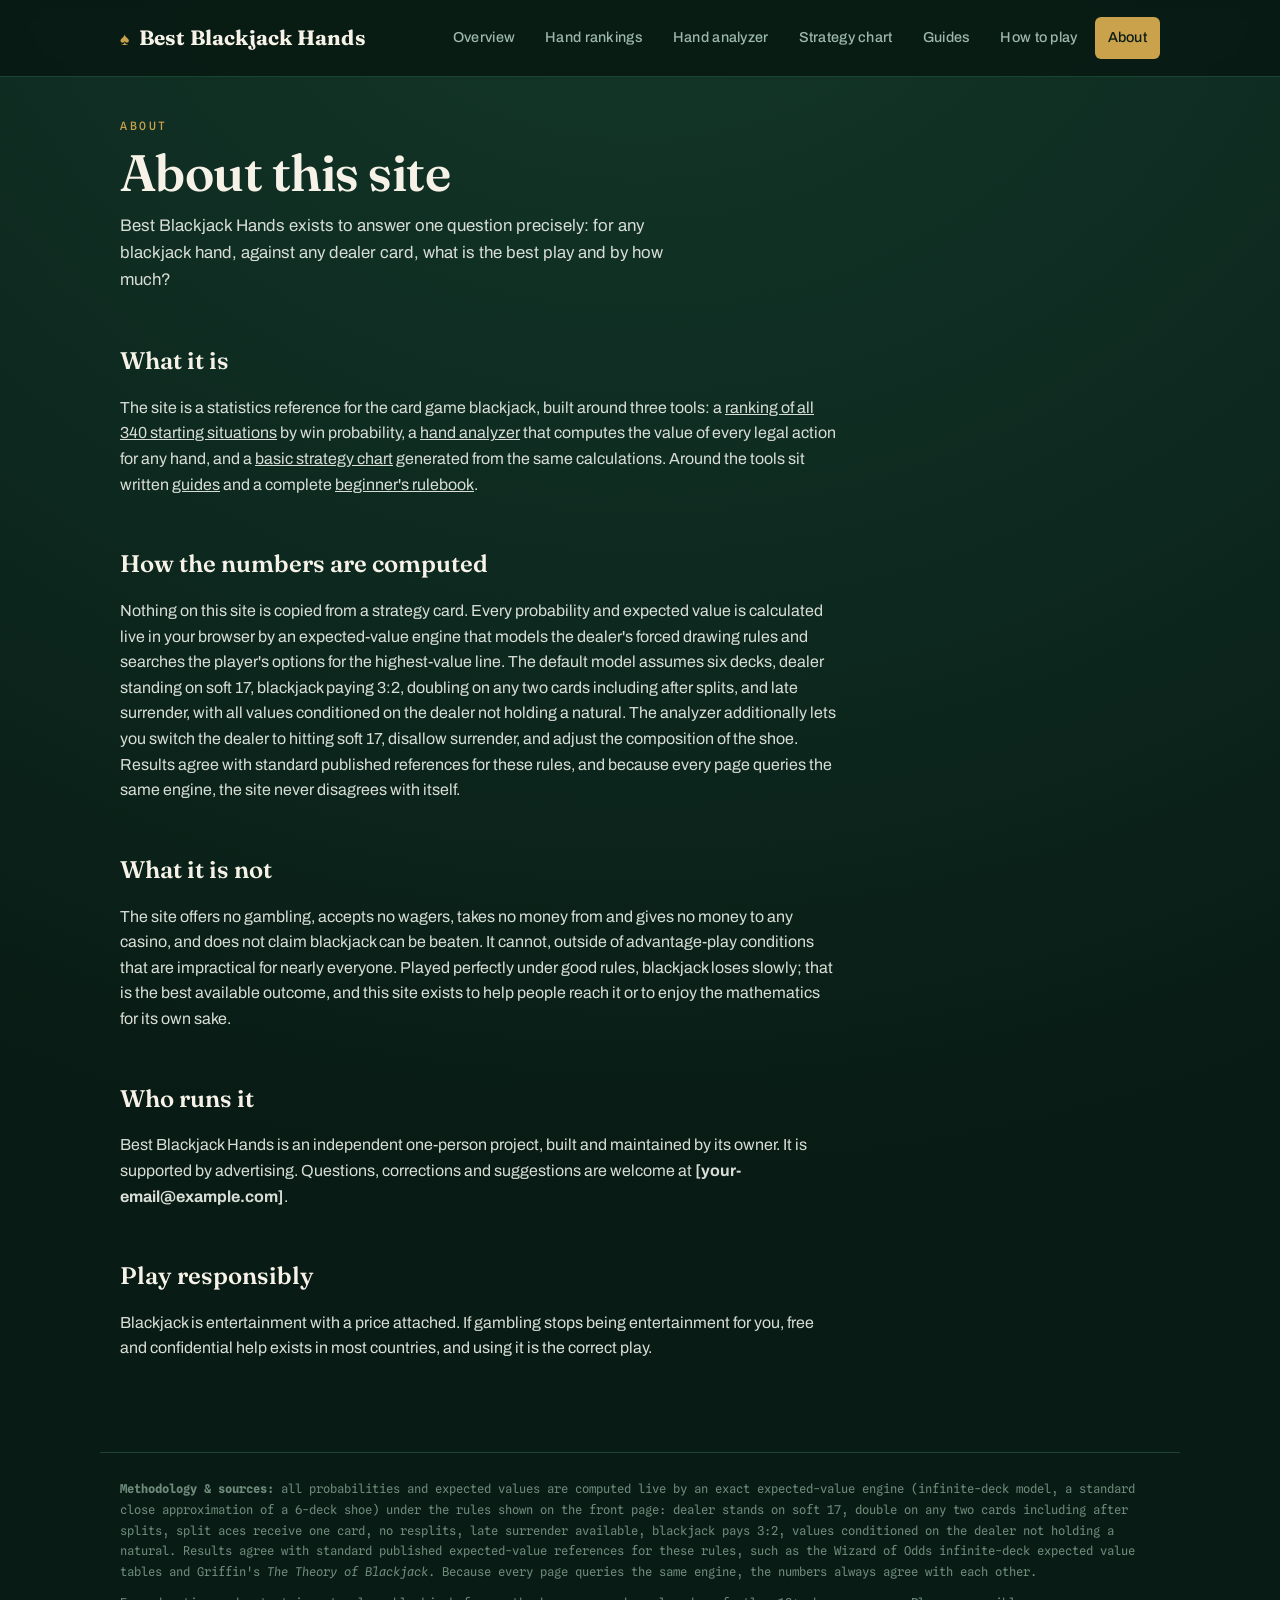
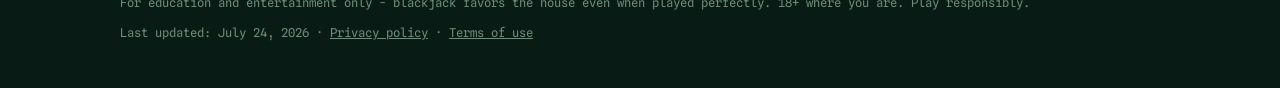
==== about.html @ 50251c8c "Add files via upload" ====
<!DOCTYPE html>
<html lang="en">
<head>
<meta charset="UTF-8">
<meta name="viewport" content="width=device-width, initial-scale=1.0">
<title>About | Best Blackjack Hands</title>
<meta name="description" content="What Best Blackjack Hands is, how its blackjack probabilities are computed, and who runs it.">
<link rel="icon" type="image/png" sizes="512x512" href="favicon.png">
<link rel="apple-touch-icon" href="favicon.png">
<script async src="https://pagead2.googlesyndication.com/pagead/js/adsbygoogle.js?client=ca-pub-8707937416295070"
     crossorigin="anonymous"></script>
<link rel="preconnect" href="https://fonts.googleapis.com">
<link rel="preconnect" href="https://fonts.gstatic.com" crossorigin>
<link href="https://fonts.googleapis.com/css2?family=Fraunces:opsz,wght@9..144,400;9..144,600;9..144,700&family=Archivo:wght@400;500;600&family=Spline+Sans+Mono:wght@400;500;600&display=swap" rel="stylesheet">
<link rel="stylesheet" href="styles.css">
</head>
<body>

<nav class="nav" aria-label="Main">
  <div class="nav-inner">
    <a class="wordmark" href="index.html"><span class="pip">♠</span>Best Blackjack Hands</a>
    <button class="menu-toggle" aria-expanded="false" aria-controls="navlinks" aria-label="Open menu">☰ Menu</button>
    <div class="navlinks" id="navlinks">
      <a class="navlink" href="index.html">Overview</a>
      <a class="navlink" href="rankings.html">Hand rankings</a>
      <a class="navlink" href="analyzer.html">Hand analyzer</a>
      <a class="navlink" href="chart.html">Strategy chart</a>
      <a class="navlink" href="guides.html">Guides</a>
      <a class="navlink" href="rules.html">How to play</a>
      <a class="navlink" href="about.html" aria-current="page">About</a>
    </div>
  </div>
</nav>
<script>
(function(){
  var t = document.querySelector(".menu-toggle"), n = document.getElementById("navlinks");
  if (t) t.addEventListener("click", function(){
    var open = n.classList.toggle("open");
    t.setAttribute("aria-expanded", String(open));
  });
})();
</script>

<main class="view">
  <div class="rules">
    <div class="eyebrow">About</div>
    <h1>About this site</h1>
    <p class="lede">Best Blackjack Hands exists to answer one question precisely: for any blackjack hand, against any dealer card, what is the best play and by how much?</p>
    <h2>What it is</h2>
    <p>The site is a statistics reference for the card game blackjack, built around three tools: a <a href="rankings.html">ranking of all 340 starting situations</a> by win probability, a <a href="analyzer.html">hand analyzer</a> that computes the value of every legal action for any hand, and a <a href="chart.html">basic strategy chart</a> generated from the same calculations. Around the tools sit written <a href="guides.html">guides</a> and a complete <a href="rules.html">beginner's rulebook</a>.</p>
    <h2>How the numbers are computed</h2>
    <p>Nothing on this site is copied from a strategy card. Every probability and expected value is calculated live in your browser by an expected-value engine that models the dealer's forced drawing rules and searches the player's options for the highest-value line. The default model assumes six decks, dealer standing on soft 17, blackjack paying 3:2, doubling on any two cards including after splits, and late surrender, with all values conditioned on the dealer not holding a natural. The analyzer additionally lets you switch the dealer to hitting soft 17, disallow surrender, and adjust the composition of the shoe. Results agree with standard published references for these rules, and because every page queries the same engine, the site never disagrees with itself.</p>
    <h2>What it is not</h2>
    <p>The site offers no gambling, accepts no wagers, takes no money from and gives no money to any casino, and does not claim blackjack can be beaten. It cannot, outside of advantage-play conditions that are impractical for nearly everyone. Played perfectly under good rules, blackjack loses slowly; that is the best available outcome, and this site exists to help people reach it or to enjoy the mathematics for its own sake.</p>
    <h2>Who runs it</h2>
    <p>Best Blackjack Hands is an independent one-person project, built and maintained by its owner. It is supported by advertising. Questions, corrections and suggestions are welcome at <strong>[your-email@example.com]</strong>.</p>
    <h2>Play responsibly</h2>
    <p>Blackjack is entertainment with a price attached. If gambling stops being entertainment for you, free and confidential help exists in most countries, and using it is the correct play.</p>
  </div>
</main>

<footer>
  <p><strong>Methodology &amp; sources:</strong> all probabilities and expected values are computed live by an exact expected-value engine (infinite-deck model, a standard close approximation of a 6-deck shoe) under the rules shown on the front page: dealer stands on soft 17, double on any two cards including after splits, split aces receive one card, no resplits, late surrender available, blackjack pays 3:2, values conditioned on the dealer not holding a natural. Results agree with standard published expected-value references for these rules, such as the Wizard of Odds infinite-deck expected value tables and Griffin's <em>The Theory of Blackjack</em>. Because every page queries the same engine, the numbers always agree with each other.</p>
  <p style="margin-top:10px">For education and entertainment only - blackjack favors the house even when played perfectly. 18+ where you are. Play responsibly.</p>
  <p style="margin-top:10px">Last updated: July 24, 2026 · <a href="privacy.html">Privacy policy</a> · <a href="terms.html">Terms of use</a></p>
</footer>
<!-- AD SLOT (mobile anchor): shown only ≤640px wide. Replace REPLACE_WITH_SLOT_ID with your AdSense unit ID. -->
<div class="ad-anchor" id="ad-anchor">
  <button class="ad-close" aria-label="Close ad" onclick="document.getElementById('ad-anchor').remove();document.body.classList.remove('has-anchor')">×</button>
  <ins class="adsbygoogle" style="display:block;width:320px;height:50px" data-ad-client="ca-pub-8707937416295070" data-ad-slot="REPLACE_WITH_SLOT_ID" data-ad-format="auto" data-full-width-responsive="true"></ins>
</div>
<script>document.body.classList.add("has-anchor");</script>
<script>
document.querySelectorAll("ins.adsbygoogle:not([data-adsbygoogle-status])").forEach(ins => {
  if (ins.closest(".ad-anchor") && window.innerWidth > 640) return;
  try { (window.adsbygoogle = window.adsbygoogle || []).push({}); } catch(e) {}
});
</script>
</body>
</html>
---- styles.css ----
:root{
  --felt:#0E2A20;
  --felt-deep:#081B14;
  --felt-line:#1C4433;
  --stock:#F6F2E7;
  --stock-dim:#EAE4D3;
  --ink:#1D1D20;
  --ink-soft:#4A4A50;
  --suit-red:#B3312E;
  --gilt:#C9A24B;
  --gilt-deep:#A07E30;
  --mist:#9DB8A9;
  --mist-dim:#6E8B7C;
  --good:#2E7D4F;
  --bad:#A63B38;
  --push:#8A8A86;
  --radius:10px;
  --maxw:1080px;
}
*{box-sizing:border-box;margin:0;padding:0}
html{scroll-behavior:smooth}
body{
  background:var(--felt);
  background-image:radial-gradient(ellipse 120% 80% at 50% -10%, #14382A 0%, var(--felt) 55%, var(--felt-deep) 100%);
  color:var(--stock);
  font-family:"Archivo",system-ui,sans-serif;
  font-size:16px;
  line-height:1.6;
  min-height:100vh;
}
a{color:inherit}
button{font-family:inherit}
:focus-visible{outline:2px solid var(--gilt);outline-offset:2px;border-radius:4px}

/* ---------- Nav ---------- */
.nav{
  position:sticky;top:0;z-index:50;
  background:rgba(8,27,20,.94);
  backdrop-filter:blur(8px);
  border-bottom:1px solid var(--felt-line);
}
.nav-inner{
  max-width:var(--maxw);margin:0 auto;padding:0 20px;
  display:flex;align-items:center;gap:6px;height:76px;position:relative;
}
.wordmark{
  font-family:"Fraunces",serif;font-weight:700;font-size:1.3rem;
  letter-spacing:.01em;text-decoration:none;margin-right:auto;
  display:flex;align-items:baseline;gap:9px;white-space:nowrap;
}
.wordmark .pip{color:var(--gilt);font-size:1.1rem}
.navlinks{display:flex;align-items:center;gap:4px}
.nav a.navlink{
  text-decoration:none;color:var(--mist);
  font-size:.9rem;font-weight:500;letter-spacing:.02em;
  padding:9px 13px;border-radius:6px;
}
.nav a.navlink:hover{color:var(--stock)}
.nav a.navlink[aria-current="page"]{color:var(--felt-deep);background:var(--gilt)}
.menu-toggle{
  display:none;background:transparent;border:1px solid var(--felt-line);
  color:var(--stock);border-radius:8px;padding:10px 14px;font-size:1.05rem;
  line-height:1;cursor:pointer;
}
.menu-toggle:hover{border-color:var(--gilt);color:var(--gilt)}
@media(max-width:960px){
  .nav-inner{height:66px;padding:0 14px}
  .wordmark{font-size:1.1rem}
  .menu-toggle{display:block}
  .navlinks{
    display:none;position:absolute;top:100%;left:0;right:0;
    flex-direction:column;align-items:stretch;gap:2px;
    background:var(--felt-deep);border-bottom:1px solid var(--felt-line);
    padding:10px 14px 16px;box-shadow:0 14px 28px rgba(0,0,0,.45);
  }
  .navlinks.open{display:flex}
  .nav a.navlink{font-size:1rem;padding:13px 12px}
}

/* ---------- Views ---------- */
.view{display:none;max-width:var(--maxw);margin:0 auto;padding:40px 20px 80px}
.view.active{display:block}
.eyebrow{
  font-family:"Spline Sans Mono",monospace;font-size:.72rem;font-weight:500;
  letter-spacing:.22em;text-transform:uppercase;color:var(--gilt);margin-bottom:10px;
}
h1{font-family:"Fraunces",serif;font-weight:600;font-size:clamp(2rem,5vw,3.2rem);line-height:1.1;letter-spacing:-.01em}
h2{font-family:"Fraunces",serif;font-weight:600;font-size:1.5rem;margin:2.2em 0 .6em}
.lede{color:var(--mist);max-width:56ch;margin-top:14px;font-size:1.05rem}
.rule-gold{border:none;border-top:1px solid var(--felt-line);margin:28px 0}

/* ---------- Landing ---------- */
.hero{padding-top:34px;text-align:center}
.hero .lede{margin-left:auto;margin-right:auto}
.assumptions{
  display:inline-flex;flex-wrap:wrap;justify-content:center;gap:8px 18px;
  margin-top:22px;padding:10px 18px;border:1px solid var(--felt-line);border-radius:999px;
  font-family:"Spline Sans Mono",monospace;font-size:.72rem;color:var(--mist);
}
.assumptions b{color:var(--stock);font-weight:500}
.cardgrid{
  display:grid;grid-template-columns:repeat(2,1fr);gap:20px;
  max-width:780px;margin:52px auto 0;text-align:left;
}
.pcard{
  background:var(--stock);color:var(--ink);
  border-radius:14px;border:1px solid #D9D2BE;
  box-shadow:0 8px 22px rgba(0,0,0,.4), inset 0 0 0 6px #fff;
  padding:18px;position:relative;text-decoration:none;
  display:flex;flex-direction:column;min-height:210px;
  transition:transform .2s ease, box-shadow .2s ease;
}
.pcard:hover{transform:translateY(-6px);box-shadow:0 18px 36px rgba(0,0,0,.5)}
.pcard .index{
  font-family:"Fraunces",serif;font-weight:700;font-size:1.4rem;line-height:1;
  position:absolute;top:14px;left:14px;text-align:center;
}
.pcard .index small{display:block;font-size:1rem}
.pcard .index.flip{top:auto;left:auto;bottom:14px;right:14px;transform:rotate(180deg)}
.pcard.red .index{color:var(--suit-red)}
.pcard .body{margin:auto 0;padding:34px 40px 26px 44px}
.pcard .body h3{font-family:"Fraunces",serif;font-size:1.3rem;font-weight:600;margin-bottom:7px}
.pcard .body p{font-size:.85rem;color:var(--ink-soft);line-height:1.5}
.pcard .go{
  font-family:"Spline Sans Mono",monospace;font-size:.68rem;letter-spacing:.14em;
  text-transform:uppercase;color:var(--gilt-deep);padding:0 6px 4px 44px;margin-top:auto;
}
.stats{
  display:flex;justify-content:center;gap:12px;flex-wrap:wrap;
  max-width:780px;margin:26px auto 0;
}
.stats > div{
  flex:1;min-width:180px;padding:18px 14px;
  border:1px solid var(--felt-line);border-radius:var(--radius);background:rgba(0,0,0,.16);
}
.stats b{
  display:block;font-family:"Fraunces",serif;font-weight:600;font-size:1.9rem;
  color:var(--gilt);line-height:1.1;margin-bottom:4px;
}
.stats span{font-family:"Spline Sans Mono",monospace;font-size:.68rem;letter-spacing:.08em;text-transform:uppercase;color:var(--mist)}
@media(max-width:680px){
  .cardgrid{grid-template-columns:1fr;max-width:420px}
  .pcard{min-height:0}
  .stats{max-width:420px}
}
.hero-note{color:var(--mist-dim);font-size:.8rem;margin-top:36px;font-family:"Spline Sans Mono",monospace}

/* ---------- Controls ---------- */
.controls{
  display:flex;flex-wrap:wrap;gap:14px 22px;align-items:flex-end;
  margin:26px 0 18px;padding:16px 18px;
  background:rgba(0,0,0,.18);border:1px solid var(--felt-line);border-radius:var(--radius);
}
.control label{
  display:block;font-family:"Spline Sans Mono",monospace;font-size:.68rem;
  letter-spacing:.16em;text-transform:uppercase;color:var(--mist);margin-bottom:6px;
}
.control select{
  background:var(--felt-deep);color:var(--stock);border:1px solid var(--felt-line);
  border-radius:6px;padding:8px 12px;font-family:"Archivo",sans-serif;font-size:.9rem;min-width:140px;
}
.count-note{margin-left:auto;font-family:"Spline Sans Mono",monospace;font-size:.75rem;color:var(--mist-dim);align-self:center}
@media(max-width:640px){.count-note{margin-left:0}}

/* ---------- Rankings table ---------- */
.table-wrap{overflow-x:auto;border:1px solid var(--felt-line);border-radius:var(--radius);background:rgba(0,0,0,.15)}
table{border-collapse:collapse;width:100%;min-width:680px;font-size:.88rem}
thead th{
  position:sticky;top:0;background:var(--felt-deep);color:var(--mist);
  font-family:"Spline Sans Mono",monospace;font-weight:500;font-size:.68rem;
  letter-spacing:.12em;text-transform:uppercase;text-align:left;
  padding:12px 14px;border-bottom:1px solid var(--felt-line);white-space:nowrap;
}
thead th.sortable{cursor:pointer;user-select:none}
thead th.sortable:hover{color:var(--stock)}
thead th .arrow{color:var(--gilt);margin-left:4px}
tbody td{padding:9px 14px;border-bottom:1px solid rgba(28,68,51,.5);white-space:nowrap}
tbody tr:hover{background:rgba(201,162,75,.06)}
td.num{font-family:"Spline Sans Mono",monospace;font-size:.84rem}
td .handchip{font-family:"Spline Sans Mono",monospace;font-weight:600}
.typetag{
  font-family:"Spline Sans Mono",monospace;font-size:.66rem;letter-spacing:.1em;
  text-transform:uppercase;padding:2px 8px;border-radius:999px;border:1px solid var(--felt-line);color:var(--mist);
}
.typetag.pair{border-color:var(--gilt-deep);color:var(--gilt)}
.ev-pos{color:#7FCB9B}
.ev-neg{color:#E08A87}
.playtag{font-size:.82rem;color:var(--stock)}
.winbar{
  display:inline-block;vertical-align:middle;height:6px;width:70px;border-radius:3px;
  background:rgba(255,255,255,.12);margin-right:8px;overflow:hidden;
}
.winbar i{display:block;height:100%;background:var(--gilt)}

/* ---------- Analyzer ---------- */
.picker-grid{display:grid;grid-template-columns:1fr 1fr;gap:22px;margin-top:26px}
@media(max-width:760px){.picker-grid{grid-template-columns:1fr}}
.picker{
  background:rgba(0,0,0,.18);border:1px solid var(--felt-line);border-radius:var(--radius);padding:18px;
}
.picker h3{
  font-family:"Spline Sans Mono",monospace;font-size:.7rem;font-weight:500;
  letter-spacing:.18em;text-transform:uppercase;color:var(--mist);margin-bottom:12px;
}
.rankrow{display:flex;flex-wrap:wrap;gap:7px}
.rankbtn{
  width:44px;height:58px;border-radius:7px;border:1px solid #D9D2BE;background:var(--stock);
  color:var(--ink);font-family:"Fraunces",serif;font-weight:700;font-size:1.1rem;cursor:pointer;
  box-shadow:0 2px 5px rgba(0,0,0,.35);transition:transform .12s ease;
}
.rankbtn:hover{transform:translateY(-3px)}
.rankbtn[aria-pressed="true"]{
  background:var(--gilt);border-color:var(--gilt-deep);color:var(--felt-deep);
  box-shadow:0 0 0 2px var(--gilt-deep), 0 4px 10px rgba(0,0,0,.4);
}
.deal-row{margin-top:26px;display:flex;align-items:center;gap:16px;flex-wrap:wrap}
.dealbtn{
  background:var(--gilt);color:var(--felt-deep);border:none;border-radius:8px;
  font-family:"Fraunces",serif;font-weight:700;font-size:1.05rem;letter-spacing:.02em;
  padding:12px 34px;cursor:pointer;box-shadow:0 6px 16px rgba(0,0,0,.4);
}
.dealbtn:hover{background:#D8B25C}
.dealbtn:disabled{opacity:.45;cursor:not-allowed}
.deal-hint{font-size:.85rem;color:var(--mist-dim)}

.result{margin-top:34px;display:none}
.result.show{display:block}
.result-head{
  display:flex;flex-wrap:wrap;gap:14px 30px;align-items:baseline;
  padding-bottom:14px;border-bottom:1px solid var(--felt-line);margin-bottom:6px;
}
.result-head .handname{font-family:"Fraunces",serif;font-size:1.6rem;font-weight:600}
.result-head .vs{color:var(--mist);font-size:.95rem}
.bigwin{font-family:"Spline Sans Mono",monospace;font-size:1.05rem;color:var(--stock)}
.bigwin b{color:var(--gilt);font-size:1.35rem;font-weight:600}
.reco{
  margin:18px 0 22px;padding:14px 18px;border-radius:var(--radius);
  background:linear-gradient(90deg, rgba(201,162,75,.16), rgba(201,162,75,.04));
  border:1px solid var(--gilt-deep);
  display:flex;align-items:center;gap:14px;flex-wrap:wrap;
}
.reco .medal{font-size:1.3rem}
.reco b{font-family:"Fraunces",serif;font-size:1.2rem;color:var(--gilt)}
.reco span{color:var(--mist);font-size:.9rem}
.actions{display:grid;gap:10px}
.actrow{
  display:grid;grid-template-columns:120px 1fr 170px;gap:14px;align-items:center;
  padding:12px 16px;border:1px solid var(--felt-line);border-radius:var(--radius);
  background:rgba(0,0,0,.15);
}
.actrow.best{border-color:var(--gilt);background:rgba(201,162,75,.08)}
.actrow .aname{font-weight:600;font-size:.95rem}
.actrow.best .aname::after{content:" ★";color:var(--gilt)}
.outbar{display:flex;height:12px;border-radius:6px;overflow:hidden;background:rgba(255,255,255,.08)}
.outbar .w{background:var(--good)}
.outbar .p{background:var(--push)}
.outbar .l{background:var(--bad)}
.actrow .stats{font-family:"Spline Sans Mono",monospace;font-size:.78rem;text-align:right;color:var(--mist)}
.actrow .stats b{color:var(--stock);font-weight:500}
.legend{display:flex;gap:18px;margin-top:14px;font-size:.75rem;color:var(--mist);font-family:"Spline Sans Mono",monospace}
.legend i{display:inline-block;width:10px;height:10px;border-radius:3px;margin-right:6px;vertical-align:-1px}
@media(max-width:640px){
  .actrow{grid-template-columns:1fr;gap:8px}
  .actrow .stats{text-align:left}
}
.bj-banner{
  margin-top:26px;padding:22px;border-radius:var(--radius);text-align:center;
  border:1px solid var(--gilt);background:rgba(201,162,75,.1);
}
.bj-banner b{font-family:"Fraunces",serif;font-size:1.5rem;color:var(--gilt)}
.bj-banner p{color:var(--mist);margin-top:6px;font-size:.92rem}

/* ---------- Strategy chart ---------- */
.chartwrap{overflow-x:auto;border:1px solid var(--felt-line);border-radius:var(--radius);background:rgba(0,0,0,.15);margin:14px 0 8px}
.chart{border-collapse:collapse;width:100%;min-width:560px;font-family:"Spline Sans Mono",monospace;font-size:.8rem}
.chart th{background:var(--felt-deep);color:var(--mist);font-weight:500;padding:8px 6px;text-align:center;font-size:.72rem;border-bottom:1px solid var(--felt-line)}
.chart td{padding:7px 6px;text-align:center;color:#fff;font-weight:600;border:1px solid rgba(8,27,20,.6)}
.chart td.lbl{background:var(--felt-deep);color:var(--stock);font-weight:500;text-align:left;padding-left:12px;white-space:nowrap}
.c-H{background:#46688F}.c-S{background:#2E7D4F}.c-D{background:#C9A24B;color:#081B14}.c-P{background:#8A5FB0}.c-R{background:#A63B38}
.chart-legend{display:flex;flex-wrap:wrap;gap:12px 20px;margin:12px 0 4px;font-family:"Spline Sans Mono",monospace;font-size:.74rem;color:var(--mist)}
.chart-legend i{display:inline-block;width:14px;height:14px;border-radius:4px;margin-right:7px;vertical-align:-2px}

/* ---------- Rules ---------- */
.rules{max-width:720px}
.rules p{color:#D8DED6;margin:.7em 0}
.rules h2{margin-top:2em}
.rules ul,.rules ol{margin:.6em 0 .9em 1.3em;color:#D8DED6}
.rules li{margin:.35em 0}
.rules dt{font-weight:600;color:var(--stock);margin-top:.9em}
.rules dd{color:var(--mist);margin-left:0}
.rules .term{color:var(--gilt);font-weight:600}
.callout{
  border-left:3px solid var(--gilt);padding:10px 16px;margin:1.2em 0;
  background:rgba(201,162,75,.06);border-radius:0 8px 8px 0;font-size:.94rem;color:#D8DED6;
}

/* ---------- Ad slots ---------- */
.ad-slot{
  margin:36px auto;max-width:728px;min-height:90px;
  display:flex;align-items:center;justify-content:center;
  border:1px dashed var(--felt-line);border-radius:var(--radius);
  background:rgba(0,0,0,.12);position:relative;
}
.ad-slot::before{
  content:"Advertisement";position:absolute;top:6px;left:10px;
  font-family:"Spline Sans Mono",monospace;font-size:.6rem;
  letter-spacing:.18em;text-transform:uppercase;color:var(--mist-dim);
}
.ad-slot .ad-placeholder{color:var(--mist-dim);font-size:.78rem;font-family:"Spline Sans Mono",monospace}
.ad-slot.rect{max-width:336px;min-height:280px}
@media(max-width:640px){
  .ad-slot{max-width:320px;min-height:100px}
}
.ad-anchor{
  display:none;position:fixed;left:0;right:0;bottom:0;z-index:60;
  background:var(--felt-deep);border-top:1px solid var(--felt-line);
  height:60px;align-items:center;justify-content:center;
  box-shadow:0 -6px 18px rgba(0,0,0,.45);
}
.ad-anchor .ad-placeholder{color:var(--mist-dim);font-size:.72rem;font-family:"Spline Sans Mono",monospace}
.ad-anchor .ad-close{
  position:absolute;top:-26px;right:8px;width:26px;height:26px;
  border:1px solid var(--felt-line);border-bottom:none;border-radius:6px 6px 0 0;
  background:var(--felt-deep);color:var(--mist);cursor:pointer;font-size:.8rem;line-height:1;
}
@media(max-width:640px){
  .ad-anchor{display:flex}
  body.has-anchor{padding-bottom:60px}
}

/* ---------- Footer ---------- */
footer{
  border-top:1px solid var(--felt-line);padding:26px 20px 44px;
  max-width:var(--maxw);margin:0 auto;
  font-size:.76rem;color:var(--mist-dim);font-family:"Spline Sans Mono",monospace;line-height:1.7;
}
@media(prefers-reduced-motion:reduce){
  *{transition:none!important;animation:none!important}
  html{scroll-behavior:auto}
}

/* multi-page: each page shows its single view */
.view{display:block}

/* ---------- Analyzer settings & shoe panel ---------- */
.seg{display:inline-flex;border:1px solid var(--felt-line);border-radius:8px;overflow:hidden}
.seg button{background:transparent;color:var(--mist);border:none;padding:8px 16px;font-size:.85rem;cursor:pointer;font-family:"Archivo",sans-serif}
.seg button[aria-pressed="true"]{background:var(--gilt);color:var(--felt-deep);font-weight:600}
.ghostbtn{background:transparent;border:1px solid var(--felt-line);color:var(--stock);border-radius:8px;padding:9px 16px;font-size:.85rem;cursor:pointer;font-family:"Archivo",sans-serif}
.ghostbtn:hover{border-color:var(--gilt);color:var(--gilt)}
.shoe-panel{margin:20px 0 4px;padding:18px;border:1px solid var(--felt-line);border-radius:var(--radius);background:rgba(0,0,0,.18)}
.shoe-head{display:flex;align-items:center;justify-content:space-between;gap:14px;flex-wrap:wrap;margin-bottom:8px}
.shoe-head h3{font-family:"Spline Sans Mono",monospace;font-size:.7rem;font-weight:500;letter-spacing:.18em;text-transform:uppercase;color:var(--mist)}
.shoe-note{font-size:.82rem;color:var(--mist);margin-bottom:14px;max-width:70ch}
.shoe-grid{display:grid;grid-template-columns:repeat(auto-fill,minmax(160px,1fr));gap:10px}
.shoe-item{display:flex;align-items:center;gap:8px;border:1px solid var(--felt-line);border-radius:8px;padding:6px 10px;background:rgba(0,0,0,.15)}
.shoe-item .r{font-family:"Fraunces",serif;font-weight:700;width:24px;color:var(--stock)}
.cbtn{width:26px;height:26px;border-radius:6px;border:1px solid var(--felt-line);background:var(--felt-deep);color:var(--stock);cursor:pointer;font-size:.9rem;line-height:1}
.cbtn:hover:not(:disabled){border-color:var(--gilt)}
.cbtn:disabled{opacity:.3;cursor:not-allowed}
.shoe-item .cnt{font-family:"Spline Sans Mono",monospace;min-width:20px;text-align:center;color:var(--stock)}
.shoe-item .left{font-size:.66rem;color:var(--mist-dim);font-family:"Spline Sans Mono",monospace;margin-left:auto}
.rulechips{display:flex;flex-wrap:wrap;gap:8px;margin:10px 0 4px}
.rulechips span{font-family:"Spline Sans Mono",monospace;font-size:.66rem;letter-spacing:.1em;text-transform:uppercase;padding:3px 10px;border-radius:999px;border:1px solid var(--felt-line);color:var(--mist)}

/* ---------- Guides ---------- */
.guidelist{display:grid;gap:14px;max-width:760px;margin-top:30px}
.guideitem{
  display:block;text-decoration:none;padding:20px 22px;
  border:1px solid var(--felt-line);border-radius:var(--radius);background:rgba(0,0,0,.16);
  transition:border-color .15s ease, transform .15s ease;
}
.guideitem:hover{border-color:var(--gilt);transform:translateX(4px)}
.guideitem h3{font-family:"Fraunces",serif;font-size:1.2rem;font-weight:600;color:var(--stock);margin-bottom:6px}
.guideitem p{font-size:.88rem;color:var(--mist);line-height:1.5;margin-bottom:8px}
.guideitem .go{font-family:"Spline Sans Mono",monospace;font-size:.68rem;letter-spacing:.14em;text-transform:uppercase;color:var(--gilt)}
.related{margin-top:44px;padding-top:18px;border-top:1px solid var(--felt-line)}
.related h2{margin-top:0}
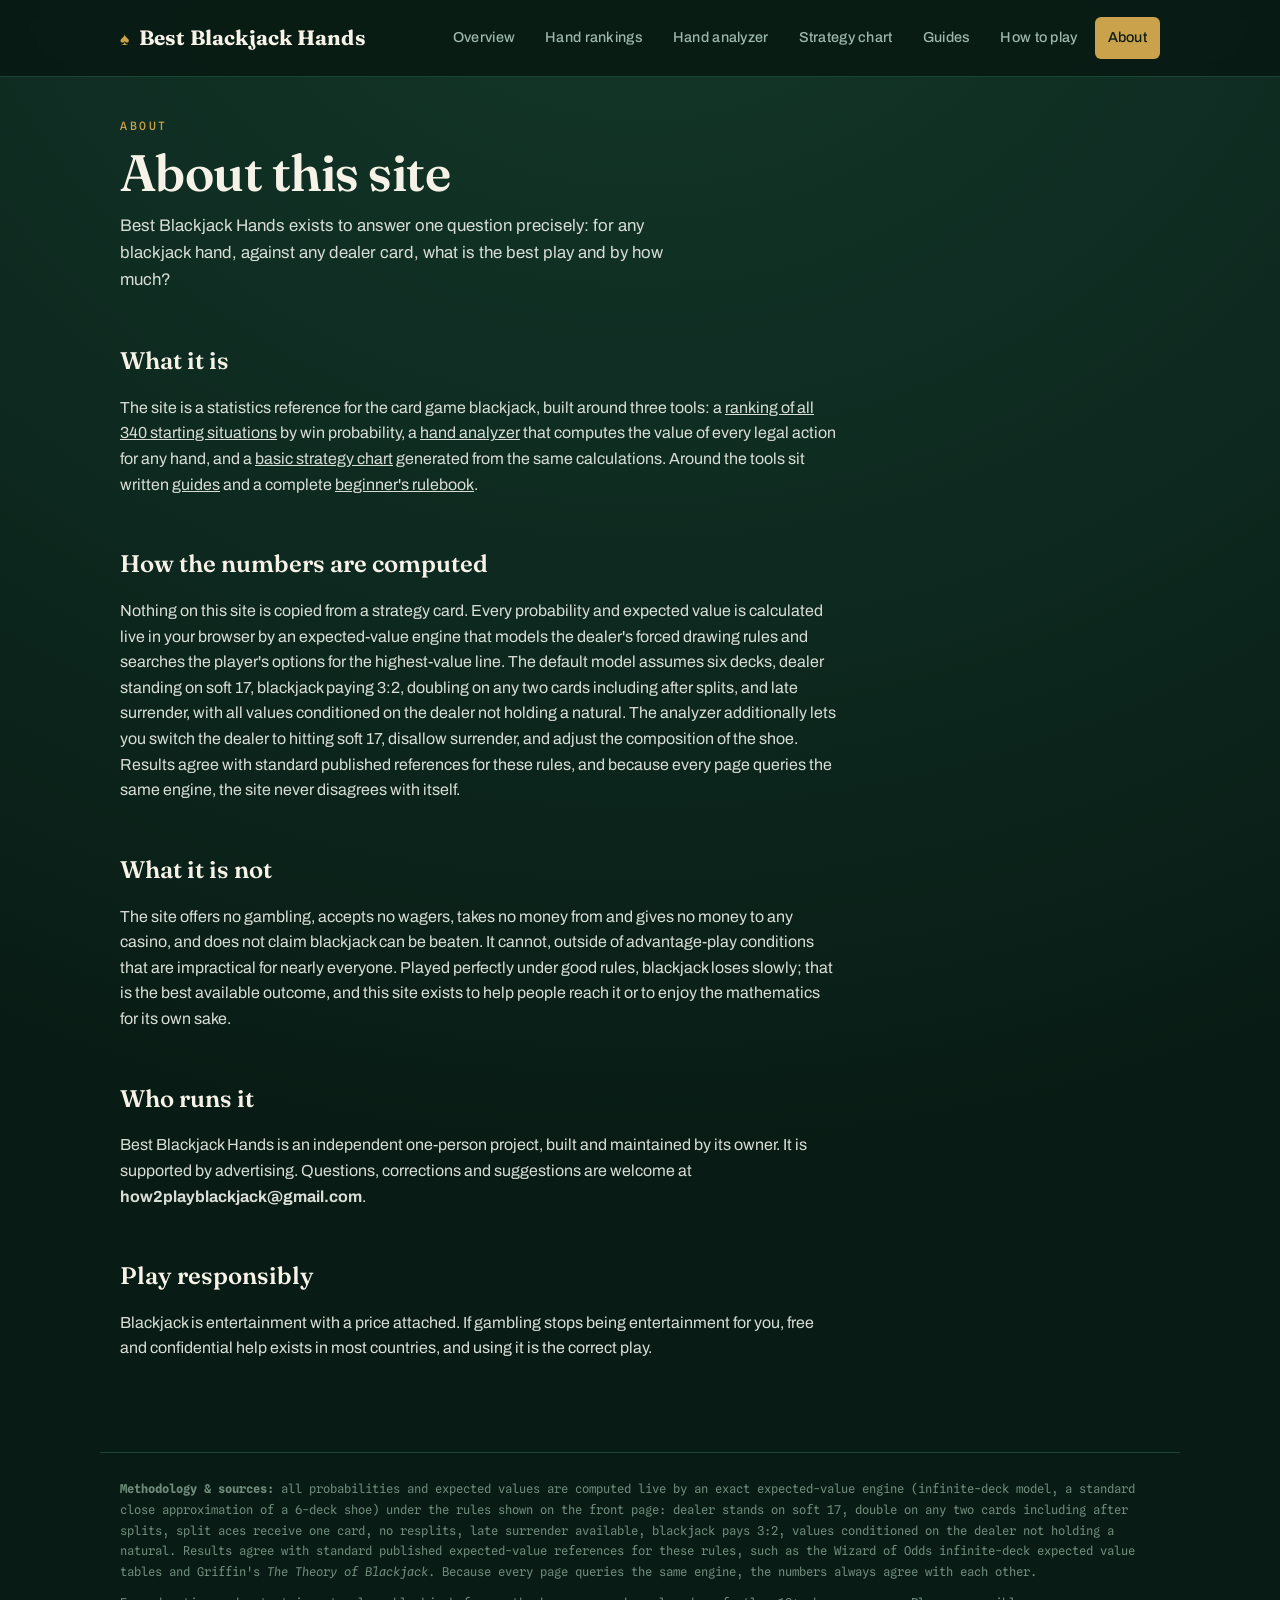
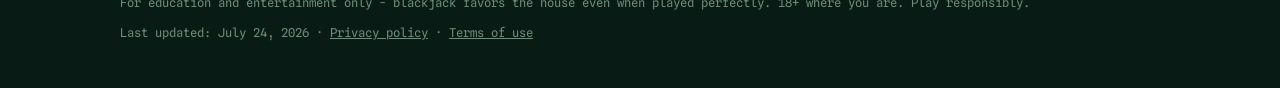
==== commit 95f1b63a: "yes" ====
--- a/about.html
+++ b/about.html
@@ -53,7 +53,7 @@
     <h2>What it is not</h2>
     <p>The site offers no gambling, accepts no wagers, takes no money from and gives no money to any casino, and does not claim blackjack can be beaten. It cannot, outside of advantage-play conditions that are impractical for nearly everyone. Played perfectly under good rules, blackjack loses slowly; that is the best available outcome, and this site exists to help people reach it or to enjoy the mathematics for its own sake.</p>
     <h2>Who runs it</h2>
-    <p>Best Blackjack Hands is an independent one-person project, built and maintained by its owner. It is supported by advertising. Questions, corrections and suggestions are welcome at <strong>[your-email@example.com]</strong>.</p>
+    <p>Best Blackjack Hands is an independent one-person project, built and maintained by its owner. It is supported by advertising. Questions, corrections and suggestions are welcome at <strong>how2playblackjack@gmail.com</strong>.</p>
     <h2>Play responsibly</h2>
     <p>Blackjack is entertainment with a price attached. If gambling stops being entertainment for you, free and confidential help exists in most countries, and using it is the correct play.</p>
   </div>
@@ -64,10 +64,10 @@
   <p style="margin-top:10px">For education and entertainment only - blackjack favors the house even when played perfectly. 18+ where you are. Play responsibly.</p>
   <p style="margin-top:10px">Last updated: July 24, 2026 · <a href="privacy.html">Privacy policy</a> · <a href="terms.html">Terms of use</a></p>
 </footer>
-<!-- AD SLOT (mobile anchor): shown only ≤640px wide. Replace REPLACE_WITH_SLOT_ID with your AdSense unit ID. -->
+<!-- AD SLOT (mobile anchor): shown only ≤640px wide. Replace 7540887128 with your AdSense unit ID. -->
 <div class="ad-anchor" id="ad-anchor">
   <button class="ad-close" aria-label="Close ad" onclick="document.getElementById('ad-anchor').remove();document.body.classList.remove('has-anchor')">×</button>
-  <ins class="adsbygoogle" style="display:block;width:320px;height:50px" data-ad-client="ca-pub-8707937416295070" data-ad-slot="REPLACE_WITH_SLOT_ID" data-ad-format="auto" data-full-width-responsive="true"></ins>
+  <ins class="adsbygoogle" style="display:block;width:320px;height:50px" data-ad-client="ca-pub-8707937416295070" data-ad-slot="7540887128" data-ad-format="auto" data-full-width-responsive="true"></ins>
 </div>
 <script>document.body.classList.add("has-anchor");</script>
 <script>
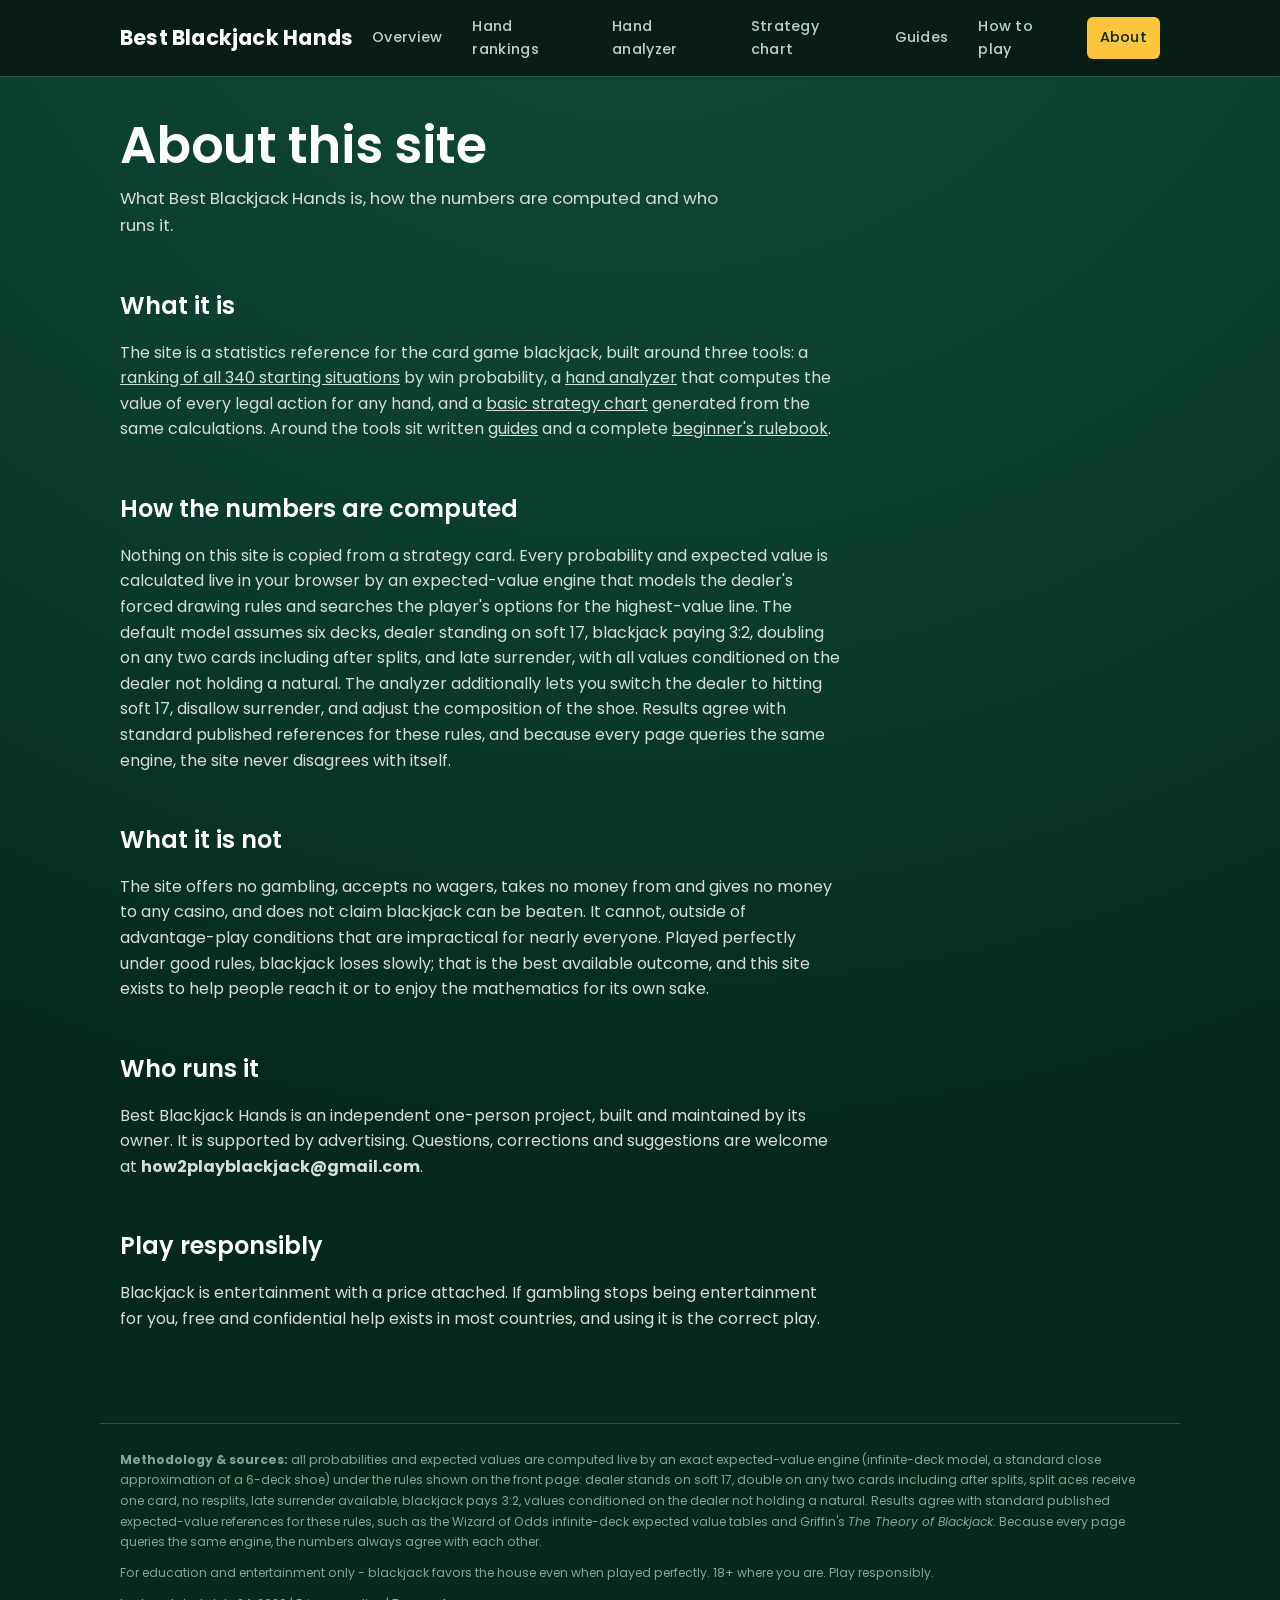
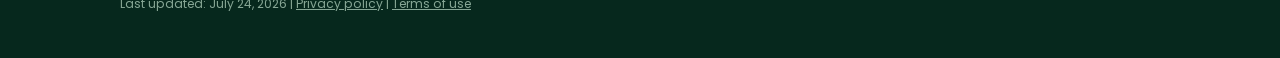
==== commit 3366662e: "Add files via upload" ====
--- a/about.html
+++ b/about.html
@@ -7,19 +7,20 @@
 <meta name="description" content="What Best Blackjack Hands is, how its blackjack probabilities are computed, and who runs it.">
 <link rel="icon" type="image/png" sizes="512x512" href="favicon.png">
 <link rel="apple-touch-icon" href="favicon.png">
+<script async src="https://fundingchoicesmessages.google.com/i/pub-8707937416295070?ers=1"></script><script>(function() {function signalGooglefcPresent() {if (!window.frames['googlefcPresent']) {if (document.body) {const iframe = document.createElement('iframe'); iframe.style = 'width: 0; height: 0; border: none; z-index: -1000; left: -1000px; top: -1000px;'; iframe.style.display = 'none'; iframe.name = 'googlefcPresent'; document.body.appendChild(iframe);} else {setTimeout(signalGooglefcPresent, 0);}}}signalGooglefcPresent();})();</script>
 <script async src="https://pagead2.googlesyndication.com/pagead/js/adsbygoogle.js?client=ca-pub-8707937416295070"
      crossorigin="anonymous"></script>
 <link rel="preconnect" href="https://fonts.googleapis.com">
 <link rel="preconnect" href="https://fonts.gstatic.com" crossorigin>
-<link href="https://fonts.googleapis.com/css2?family=Fraunces:opsz,wght@9..144,400;9..144,600;9..144,700&family=Archivo:wght@400;500;600&family=Spline+Sans+Mono:wght@400;500;600&display=swap" rel="stylesheet">
+<link href="https://fonts.googleapis.com/css2?family=Poppins:wght@400;500;600;700&display=swap" rel="stylesheet">
 <link rel="stylesheet" href="styles.css">
 </head>
 <body>
 
 <nav class="nav" aria-label="Main">
   <div class="nav-inner">
-    <a class="wordmark" href="index.html"><span class="pip">♠</span>Best Blackjack Hands</a>
-    <button class="menu-toggle" aria-expanded="false" aria-controls="navlinks" aria-label="Open menu">☰ Menu</button>
+    <a class="wordmark" href="index.html">Best Blackjack Hands</a>
+    <button class="menu-toggle" aria-expanded="false" aria-controls="navlinks" aria-label="Open menu">Menu</button>
     <div class="navlinks" id="navlinks">
       <a class="navlink" href="index.html">Overview</a>
       <a class="navlink" href="rankings.html">Hand rankings</a>
@@ -43,9 +44,8 @@
 
 <main class="view">
   <div class="rules">
-    <div class="eyebrow">About</div>
     <h1>About this site</h1>
-    <p class="lede">Best Blackjack Hands exists to answer one question precisely: for any blackjack hand, against any dealer card, what is the best play and by how much?</p>
+    <p class="lede">What Best Blackjack Hands is, how the numbers are computed and who runs it.</p>
     <h2>What it is</h2>
     <p>The site is a statistics reference for the card game blackjack, built around three tools: a <a href="rankings.html">ranking of all 340 starting situations</a> by win probability, a <a href="analyzer.html">hand analyzer</a> that computes the value of every legal action for any hand, and a <a href="chart.html">basic strategy chart</a> generated from the same calculations. Around the tools sit written <a href="guides.html">guides</a> and a complete <a href="rules.html">beginner's rulebook</a>.</p>
     <h2>How the numbers are computed</h2>
@@ -62,11 +62,11 @@
 <footer>
   <p><strong>Methodology &amp; sources:</strong> all probabilities and expected values are computed live by an exact expected-value engine (infinite-deck model, a standard close approximation of a 6-deck shoe) under the rules shown on the front page: dealer stands on soft 17, double on any two cards including after splits, split aces receive one card, no resplits, late surrender available, blackjack pays 3:2, values conditioned on the dealer not holding a natural. Results agree with standard published expected-value references for these rules, such as the Wizard of Odds infinite-deck expected value tables and Griffin's <em>The Theory of Blackjack</em>. Because every page queries the same engine, the numbers always agree with each other.</p>
   <p style="margin-top:10px">For education and entertainment only - blackjack favors the house even when played perfectly. 18+ where you are. Play responsibly.</p>
-  <p style="margin-top:10px">Last updated: July 24, 2026 · <a href="privacy.html">Privacy policy</a> · <a href="terms.html">Terms of use</a></p>
+  <p style="margin-top:10px">Last updated: July 24, 2026 | <a href="privacy.html">Privacy policy</a> | <a href="terms.html">Terms of use</a></p>
 </footer>
-<!-- AD SLOT (mobile anchor): shown only ≤640px wide. Replace 7540887128 with your AdSense unit ID. -->
+<!-- AD SLOT (mobile anchor): shown only 640px wide and narrower. Replace 7540887128 with your AdSense unit ID. -->
 <div class="ad-anchor" id="ad-anchor">
-  <button class="ad-close" aria-label="Close ad" onclick="document.getElementById('ad-anchor').remove();document.body.classList.remove('has-anchor')">×</button>
+  <button class="ad-close" aria-label="Close ad" onclick="document.getElementById('ad-anchor').remove();document.body.classList.remove('has-anchor')">Close</button>
   <ins class="adsbygoogle" style="display:block;width:320px;height:50px" data-ad-client="ca-pub-8707937416295070" data-ad-slot="7540887128" data-ad-format="auto" data-full-width-responsive="true"></ins>
 </div>
 <script>document.body.classList.add("has-anchor");</script>
--- a/styles.css
+++ b/styles.css
@@ -1,20 +1,20 @@
 
 :root{
-  --felt:#0E2A20;
-  --felt-deep:#081B14;
-  --felt-line:#1C4433;
-  --stock:#F6F2E7;
-  --stock-dim:#EAE4D3;
-  --ink:#1D1D20;
-  --ink-soft:#4A4A50;
-  --suit-red:#B3312E;
-  --gilt:#C9A24B;
-  --gilt-deep:#A07E30;
-  --mist:#9DB8A9;
-  --mist-dim:#6E8B7C;
-  --good:#2E7D4F;
-  --bad:#A63B38;
-  --push:#8A8A86;
+  --felt:#0B3D2E;
+  --felt-deep:#06281D;
+  --felt-line:#1E5A44;
+  --stock:#FFFFFF;
+  --stock-dim:#F1F1F1;
+  --ink:#16211C;
+  --ink-soft:#4E5B55;
+  --suit-red:#E5484D;
+  --gilt:#FFC53D;
+  --gilt-deep:#D9A400;
+  --mist:#B9D4C6;
+  --mist-dim:#86A695;
+  --good:#30A46C;
+  --bad:#E5484D;
+  --push:#8D9D95;
   --radius:10px;
   --maxw:1080px;
 }
@@ -22,9 +22,9 @@
 html{scroll-behavior:smooth}
 body{
   background:var(--felt);
-  background-image:radial-gradient(ellipse 120% 80% at 50% -10%, #14382A 0%, var(--felt) 55%, var(--felt-deep) 100%);
+  background-image:radial-gradient(ellipse 120% 80% at 50% -10%, #0F4A36 0%, var(--felt) 55%, var(--felt-deep) 100%);
   color:var(--stock);
-  font-family:"Archivo",system-ui,sans-serif;
+  font-family:"Poppins",system-ui,sans-serif;
   font-size:16px;
   line-height:1.6;
   min-height:100vh;
@@ -45,7 +45,7 @@
   display:flex;align-items:center;gap:6px;height:76px;position:relative;
 }
 .wordmark{
-  font-family:"Fraunces",serif;font-weight:700;font-size:1.3rem;
+  font-family:"Poppins",sans-serif;font-weight:700;font-size:1.3rem;
   letter-spacing:.01em;text-decoration:none;margin-right:auto;
   display:flex;align-items:baseline;gap:9px;white-space:nowrap;
 }
@@ -81,12 +81,8 @@
 /* ---------- Views ---------- */
 .view{display:none;max-width:var(--maxw);margin:0 auto;padding:40px 20px 80px}
 .view.active{display:block}
-.eyebrow{
-  font-family:"Spline Sans Mono",monospace;font-size:.72rem;font-weight:500;
-  letter-spacing:.22em;text-transform:uppercase;color:var(--gilt);margin-bottom:10px;
-}
-h1{font-family:"Fraunces",serif;font-weight:600;font-size:clamp(2rem,5vw,3.2rem);line-height:1.1;letter-spacing:-.01em}
-h2{font-family:"Fraunces",serif;font-weight:600;font-size:1.5rem;margin:2.2em 0 .6em}
+h1{font-family:"Poppins",sans-serif;font-weight:600;font-size:clamp(2rem,5vw,3.2rem);line-height:1.1;letter-spacing:-.01em}
+h2{font-family:"Poppins",sans-serif;font-weight:600;font-size:1.5rem;margin:2.2em 0 .6em}
 .lede{color:var(--mist);max-width:56ch;margin-top:14px;font-size:1.05rem}
 .rule-gold{border:none;border-top:1px solid var(--felt-line);margin:28px 0}
 
@@ -96,35 +92,31 @@
 .assumptions{
   display:inline-flex;flex-wrap:wrap;justify-content:center;gap:8px 18px;
   margin-top:22px;padding:10px 18px;border:1px solid var(--felt-line);border-radius:999px;
-  font-family:"Spline Sans Mono",monospace;font-size:.72rem;color:var(--mist);
+  font-family:"Poppins",sans-serif;font-size:.72rem;color:var(--mist);
 }
 .assumptions b{color:var(--stock);font-weight:500}
 .cardgrid{
-  display:grid;grid-template-columns:repeat(2,1fr);gap:20px;
-  max-width:780px;margin:52px auto 0;text-align:left;
+  display:grid;grid-template-columns:repeat(2,1fr);gap:18px;
+  max-width:780px;margin:48px auto 0;text-align:left;
 }
 .pcard{
-  background:var(--stock);color:var(--ink);
-  border-radius:14px;border:1px solid #D9D2BE;
-  box-shadow:0 8px 22px rgba(0,0,0,.4), inset 0 0 0 6px #fff;
-  padding:18px;position:relative;text-decoration:none;
-  display:flex;flex-direction:column;min-height:210px;
-  transition:transform .2s ease, box-shadow .2s ease;
-}
-.pcard:hover{transform:translateY(-6px);box-shadow:0 18px 36px rgba(0,0,0,.5)}
-.pcard .index{
-  font-family:"Fraunces",serif;font-weight:700;font-size:1.4rem;line-height:1;
-  position:absolute;top:14px;left:14px;text-align:center;
-}
-.pcard .index small{display:block;font-size:1rem}
-.pcard .index.flip{top:auto;left:auto;bottom:14px;right:14px;transform:rotate(180deg)}
-.pcard.red .index{color:var(--suit-red)}
-.pcard .body{margin:auto 0;padding:34px 40px 26px 44px}
-.pcard .body h3{font-family:"Fraunces",serif;font-size:1.3rem;font-weight:600;margin-bottom:7px}
-.pcard .body p{font-size:.85rem;color:var(--ink-soft);line-height:1.5}
+  background:#FFFFFF;color:var(--ink);
+  border-radius:12px;border:1px solid #E3E8E5;
+  box-shadow:0 6px 18px rgba(0,0,0,.25);
+  padding:24px;text-decoration:none;
+  display:flex;flex-direction:column;
+  transition:transform .15s ease, box-shadow .15s ease;
+}
+.pcard:hover{transform:translateY(-4px);box-shadow:0 12px 26px rgba(0,0,0,.32)}
+.pcard .body{margin:0 0 14px}
+.pcard .body h3{font-family:"Poppins",sans-serif;font-size:1.15rem;font-weight:600;margin-bottom:7px}
+.pcard .body p{font-size:.88rem;color:var(--ink-soft);line-height:1.55}
 .pcard .go{
-  font-family:"Spline Sans Mono",monospace;font-size:.68rem;letter-spacing:.14em;
-  text-transform:uppercase;color:var(--gilt-deep);padding:0 6px 4px 44px;margin-top:auto;
+  font-size:.8rem;font-weight:600;color:#B98700;margin-top:auto;
+}
+@media(max-width:680px){
+  .cardgrid{grid-template-columns:1fr;max-width:420px}
+  .stats{max-width:420px}
 }
 .stats{
   display:flex;justify-content:center;gap:12px;flex-wrap:wrap;
@@ -135,16 +127,16 @@
   border:1px solid var(--felt-line);border-radius:var(--radius);background:rgba(0,0,0,.16);
 }
 .stats b{
-  display:block;font-family:"Fraunces",serif;font-weight:600;font-size:1.9rem;
+  display:block;font-family:"Poppins",sans-serif;font-weight:600;font-size:1.9rem;
   color:var(--gilt);line-height:1.1;margin-bottom:4px;
 }
-.stats span{font-family:"Spline Sans Mono",monospace;font-size:.68rem;letter-spacing:.08em;text-transform:uppercase;color:var(--mist)}
+.stats span{font-family:"Poppins",sans-serif;font-size:.68rem;letter-spacing:.02em;text-transform:uppercase;color:var(--mist)}
 @media(max-width:680px){
   .cardgrid{grid-template-columns:1fr;max-width:420px}
   .pcard{min-height:0}
   .stats{max-width:420px}
 }
-.hero-note{color:var(--mist-dim);font-size:.8rem;margin-top:36px;font-family:"Spline Sans Mono",monospace}
+.hero-note{color:var(--mist-dim);font-size:.8rem;margin-top:36px;font-family:"Poppins",sans-serif}
 
 /* ---------- Controls ---------- */
 .controls{
@@ -153,14 +145,14 @@
   background:rgba(0,0,0,.18);border:1px solid var(--felt-line);border-radius:var(--radius);
 }
 .control label{
-  display:block;font-family:"Spline Sans Mono",monospace;font-size:.68rem;
-  letter-spacing:.16em;text-transform:uppercase;color:var(--mist);margin-bottom:6px;
+  display:block;font-family:"Poppins",sans-serif;font-size:.68rem;
+  letter-spacing:.04em;text-transform:uppercase;color:var(--mist);margin-bottom:6px;
 }
 .control select{
   background:var(--felt-deep);color:var(--stock);border:1px solid var(--felt-line);
-  border-radius:6px;padding:8px 12px;font-family:"Archivo",sans-serif;font-size:.9rem;min-width:140px;
-}
-.count-note{margin-left:auto;font-family:"Spline Sans Mono",monospace;font-size:.75rem;color:var(--mist-dim);align-self:center}
+  border-radius:6px;padding:8px 12px;font-family:"Poppins",sans-serif;font-size:.9rem;min-width:140px;
+}
+.count-note{margin-left:auto;font-family:"Poppins",sans-serif;font-size:.75rem;color:var(--mist-dim);align-self:center}
 @media(max-width:640px){.count-note{margin-left:0}}
 
 /* ---------- Rankings table ---------- */
@@ -168,19 +160,19 @@
 table{border-collapse:collapse;width:100%;min-width:680px;font-size:.88rem}
 thead th{
   position:sticky;top:0;background:var(--felt-deep);color:var(--mist);
-  font-family:"Spline Sans Mono",monospace;font-weight:500;font-size:.68rem;
-  letter-spacing:.12em;text-transform:uppercase;text-align:left;
+  font-family:"Poppins",sans-serif;font-weight:500;font-size:.68rem;
+  letter-spacing:.03em;text-transform:uppercase;text-align:left;
   padding:12px 14px;border-bottom:1px solid var(--felt-line);white-space:nowrap;
 }
 thead th.sortable{cursor:pointer;user-select:none}
 thead th.sortable:hover{color:var(--stock)}
 thead th .arrow{color:var(--gilt);margin-left:4px}
-tbody td{padding:9px 14px;border-bottom:1px solid rgba(28,68,51,.5);white-space:nowrap}
-tbody tr:hover{background:rgba(201,162,75,.06)}
-td.num{font-family:"Spline Sans Mono",monospace;font-size:.84rem}
-td .handchip{font-family:"Spline Sans Mono",monospace;font-weight:600}
+tbody td{padding:9px 14px;border-bottom:1px solid rgba(30,90,68,.5);white-space:nowrap}
+tbody tr:hover{background:rgba(255,197,61,.06)}
+td.num{font-family:"Poppins",sans-serif;font-size:.84rem}
+td .handchip{font-family:"Poppins",sans-serif;font-weight:600}
 .typetag{
-  font-family:"Spline Sans Mono",monospace;font-size:.66rem;letter-spacing:.1em;
+  font-family:"Poppins",sans-serif;font-size:.66rem;letter-spacing:.02em;
   text-transform:uppercase;padding:2px 8px;border-radius:999px;border:1px solid var(--felt-line);color:var(--mist);
 }
 .typetag.pair{border-color:var(--gilt-deep);color:var(--gilt)}
@@ -200,14 +192,14 @@
   background:rgba(0,0,0,.18);border:1px solid var(--felt-line);border-radius:var(--radius);padding:18px;
 }
 .picker h3{
-  font-family:"Spline Sans Mono",monospace;font-size:.7rem;font-weight:500;
-  letter-spacing:.18em;text-transform:uppercase;color:var(--mist);margin-bottom:12px;
+  font-family:"Poppins",sans-serif;font-size:.7rem;font-weight:500;
+  letter-spacing:.05em;text-transform:uppercase;color:var(--mist);margin-bottom:12px;
 }
 .rankrow{display:flex;flex-wrap:wrap;gap:7px}
 .rankbtn{
-  width:44px;height:58px;border-radius:7px;border:1px solid #D9D2BE;background:var(--stock);
-  color:var(--ink);font-family:"Fraunces",serif;font-weight:700;font-size:1.1rem;cursor:pointer;
-  box-shadow:0 2px 5px rgba(0,0,0,.35);transition:transform .12s ease;
+  width:44px;height:58px;border-radius:7px;border:1px solid #E3E8E5;background:#FFFFFF;
+  color:var(--ink);font-family:"Poppins",sans-serif;font-weight:600;font-size:1rem;cursor:pointer;
+  box-shadow:0 2px 5px rgba(0,0,0,.3);transition:transform .12s ease;
 }
 .rankbtn:hover{transform:translateY(-3px)}
 .rankbtn[aria-pressed="true"]{
@@ -217,10 +209,10 @@
 .deal-row{margin-top:26px;display:flex;align-items:center;gap:16px;flex-wrap:wrap}
 .dealbtn{
   background:var(--gilt);color:var(--felt-deep);border:none;border-radius:8px;
-  font-family:"Fraunces",serif;font-weight:700;font-size:1.05rem;letter-spacing:.02em;
+  font-family:"Poppins",sans-serif;font-weight:700;font-size:1.05rem;letter-spacing:.02em;
   padding:12px 34px;cursor:pointer;box-shadow:0 6px 16px rgba(0,0,0,.4);
 }
-.dealbtn:hover{background:#D8B25C}
+.dealbtn:hover{background:#FFD066}
 .dealbtn:disabled{opacity:.45;cursor:not-allowed}
 .deal-hint{font-size:.85rem;color:var(--mist-dim)}
 
@@ -230,18 +222,18 @@
   display:flex;flex-wrap:wrap;gap:14px 30px;align-items:baseline;
   padding-bottom:14px;border-bottom:1px solid var(--felt-line);margin-bottom:6px;
 }
-.result-head .handname{font-family:"Fraunces",serif;font-size:1.6rem;font-weight:600}
+.result-head .handname{font-family:"Poppins",sans-serif;font-size:1.6rem;font-weight:600}
 .result-head .vs{color:var(--mist);font-size:.95rem}
-.bigwin{font-family:"Spline Sans Mono",monospace;font-size:1.05rem;color:var(--stock)}
+.bigwin{font-family:"Poppins",sans-serif;font-size:1.05rem;color:var(--stock)}
 .bigwin b{color:var(--gilt);font-size:1.35rem;font-weight:600}
 .reco{
   margin:18px 0 22px;padding:14px 18px;border-radius:var(--radius);
-  background:linear-gradient(90deg, rgba(201,162,75,.16), rgba(201,162,75,.04));
+  background:linear-gradient(90deg, rgba(255,197,61,.16), rgba(255,197,61,.04));
   border:1px solid var(--gilt-deep);
   display:flex;align-items:center;gap:14px;flex-wrap:wrap;
 }
 .reco .medal{font-size:1.3rem}
-.reco b{font-family:"Fraunces",serif;font-size:1.2rem;color:var(--gilt)}
+.reco b{font-family:"Poppins",sans-serif;font-size:1.2rem;color:var(--gilt)}
 .reco span{color:var(--mist);font-size:.9rem}
 .actions{display:grid;gap:10px}
 .actrow{
@@ -249,16 +241,16 @@
   padding:12px 16px;border:1px solid var(--felt-line);border-radius:var(--radius);
   background:rgba(0,0,0,.15);
 }
-.actrow.best{border-color:var(--gilt);background:rgba(201,162,75,.08)}
+.actrow.best{border-color:var(--gilt);background:rgba(255,197,61,.08)}
 .actrow .aname{font-weight:600;font-size:.95rem}
-.actrow.best .aname::after{content:" ★";color:var(--gilt)}
+.actrow.best .aname::after{content:" (best)";color:var(--gilt);font-size:.78rem;font-weight:600}
 .outbar{display:flex;height:12px;border-radius:6px;overflow:hidden;background:rgba(255,255,255,.08)}
 .outbar .w{background:var(--good)}
 .outbar .p{background:var(--push)}
 .outbar .l{background:var(--bad)}
-.actrow .stats{font-family:"Spline Sans Mono",monospace;font-size:.78rem;text-align:right;color:var(--mist)}
+.actrow .stats{font-family:"Poppins",sans-serif;font-size:.78rem;text-align:right;color:var(--mist)}
 .actrow .stats b{color:var(--stock);font-weight:500}
-.legend{display:flex;gap:18px;margin-top:14px;font-size:.75rem;color:var(--mist);font-family:"Spline Sans Mono",monospace}
+.legend{display:flex;gap:18px;margin-top:14px;font-size:.75rem;color:var(--mist);font-family:"Poppins",sans-serif}
 .legend i{display:inline-block;width:10px;height:10px;border-radius:3px;margin-right:6px;vertical-align:-1px}
 @media(max-width:640px){
   .actrow{grid-template-columns:1fr;gap:8px}
@@ -266,19 +258,19 @@
 }
 .bj-banner{
   margin-top:26px;padding:22px;border-radius:var(--radius);text-align:center;
-  border:1px solid var(--gilt);background:rgba(201,162,75,.1);
-}
-.bj-banner b{font-family:"Fraunces",serif;font-size:1.5rem;color:var(--gilt)}
+  border:1px solid var(--gilt);background:rgba(255,197,61,.1);
+}
+.bj-banner b{font-family:"Poppins",sans-serif;font-size:1.5rem;color:var(--gilt)}
 .bj-banner p{color:var(--mist);margin-top:6px;font-size:.92rem}
 
 /* ---------- Strategy chart ---------- */
 .chartwrap{overflow-x:auto;border:1px solid var(--felt-line);border-radius:var(--radius);background:rgba(0,0,0,.15);margin:14px 0 8px}
-.chart{border-collapse:collapse;width:100%;min-width:560px;font-family:"Spline Sans Mono",monospace;font-size:.8rem}
+.chart{border-collapse:collapse;width:100%;min-width:560px;font-family:"Poppins",sans-serif;font-size:.8rem}
 .chart th{background:var(--felt-deep);color:var(--mist);font-weight:500;padding:8px 6px;text-align:center;font-size:.72rem;border-bottom:1px solid var(--felt-line)}
 .chart td{padding:7px 6px;text-align:center;color:#fff;font-weight:600;border:1px solid rgba(8,27,20,.6)}
 .chart td.lbl{background:var(--felt-deep);color:var(--stock);font-weight:500;text-align:left;padding-left:12px;white-space:nowrap}
-.c-H{background:#46688F}.c-S{background:#2E7D4F}.c-D{background:#C9A24B;color:#081B14}.c-P{background:#8A5FB0}.c-R{background:#A63B38}
-.chart-legend{display:flex;flex-wrap:wrap;gap:12px 20px;margin:12px 0 4px;font-family:"Spline Sans Mono",monospace;font-size:.74rem;color:var(--mist)}
+.c-H{background:#3E7BFA}.c-S{background:#30A46C}.c-D{background:#FFC53D;color:#06281D}.c-P{background:#A855F7}.c-R{background:#E5484D}
+.chart-legend{display:flex;flex-wrap:wrap;gap:12px 20px;margin:12px 0 4px;font-family:"Poppins",sans-serif;font-size:.74rem;color:var(--mist)}
 .chart-legend i{display:inline-block;width:14px;height:14px;border-radius:4px;margin-right:7px;vertical-align:-2px}
 
 /* ---------- Rules ---------- */
@@ -292,7 +284,7 @@
 .rules .term{color:var(--gilt);font-weight:600}
 .callout{
   border-left:3px solid var(--gilt);padding:10px 16px;margin:1.2em 0;
-  background:rgba(201,162,75,.06);border-radius:0 8px 8px 0;font-size:.94rem;color:#D8DED6;
+  background:rgba(255,197,61,.06);border-radius:0 8px 8px 0;font-size:.94rem;color:#D8DED6;
 }
 
 /* ---------- Ad slots ---------- */
@@ -304,10 +296,10 @@
 }
 .ad-slot::before{
   content:"Advertisement";position:absolute;top:6px;left:10px;
-  font-family:"Spline Sans Mono",monospace;font-size:.6rem;
-  letter-spacing:.18em;text-transform:uppercase;color:var(--mist-dim);
-}
-.ad-slot .ad-placeholder{color:var(--mist-dim);font-size:.78rem;font-family:"Spline Sans Mono",monospace}
+  font-family:"Poppins",sans-serif;font-size:.6rem;
+  letter-spacing:.05em;text-transform:uppercase;color:var(--mist-dim);
+}
+.ad-slot .ad-placeholder{color:var(--mist-dim);font-size:.78rem;font-family:"Poppins",sans-serif}
 .ad-slot.rect{max-width:336px;min-height:280px}
 @media(max-width:640px){
   .ad-slot{max-width:320px;min-height:100px}
@@ -318,11 +310,11 @@
   height:60px;align-items:center;justify-content:center;
   box-shadow:0 -6px 18px rgba(0,0,0,.45);
 }
-.ad-anchor .ad-placeholder{color:var(--mist-dim);font-size:.72rem;font-family:"Spline Sans Mono",monospace}
+.ad-anchor .ad-placeholder{color:var(--mist-dim);font-size:.72rem;font-family:"Poppins",sans-serif}
 .ad-anchor .ad-close{
-  position:absolute;top:-26px;right:8px;width:26px;height:26px;
+  position:absolute;top:-26px;right:8px;padding:5px 12px;
   border:1px solid var(--felt-line);border-bottom:none;border-radius:6px 6px 0 0;
-  background:var(--felt-deep);color:var(--mist);cursor:pointer;font-size:.8rem;line-height:1;
+  background:var(--felt-deep);color:var(--mist);cursor:pointer;font-size:.68rem;line-height:1;
 }
 @media(max-width:640px){
   .ad-anchor{display:flex}
@@ -333,7 +325,7 @@
 footer{
   border-top:1px solid var(--felt-line);padding:26px 20px 44px;
   max-width:var(--maxw);margin:0 auto;
-  font-size:.76rem;color:var(--mist-dim);font-family:"Spline Sans Mono",monospace;line-height:1.7;
+  font-size:.76rem;color:var(--mist-dim);font-family:"Poppins",sans-serif;line-height:1.7;
 }
 @media(prefers-reduced-motion:reduce){
   *{transition:none!important;animation:none!important}
@@ -345,24 +337,24 @@
 
 /* ---------- Analyzer settings & shoe panel ---------- */
 .seg{display:inline-flex;border:1px solid var(--felt-line);border-radius:8px;overflow:hidden}
-.seg button{background:transparent;color:var(--mist);border:none;padding:8px 16px;font-size:.85rem;cursor:pointer;font-family:"Archivo",sans-serif}
+.seg button{background:transparent;color:var(--mist);border:none;padding:8px 16px;font-size:.85rem;cursor:pointer;font-family:"Poppins",sans-serif}
 .seg button[aria-pressed="true"]{background:var(--gilt);color:var(--felt-deep);font-weight:600}
-.ghostbtn{background:transparent;border:1px solid var(--felt-line);color:var(--stock);border-radius:8px;padding:9px 16px;font-size:.85rem;cursor:pointer;font-family:"Archivo",sans-serif}
+.ghostbtn{background:transparent;border:1px solid var(--felt-line);color:var(--stock);border-radius:8px;padding:9px 16px;font-size:.85rem;cursor:pointer;font-family:"Poppins",sans-serif}
 .ghostbtn:hover{border-color:var(--gilt);color:var(--gilt)}
 .shoe-panel{margin:20px 0 4px;padding:18px;border:1px solid var(--felt-line);border-radius:var(--radius);background:rgba(0,0,0,.18)}
 .shoe-head{display:flex;align-items:center;justify-content:space-between;gap:14px;flex-wrap:wrap;margin-bottom:8px}
-.shoe-head h3{font-family:"Spline Sans Mono",monospace;font-size:.7rem;font-weight:500;letter-spacing:.18em;text-transform:uppercase;color:var(--mist)}
+.shoe-head h3{font-family:"Poppins",sans-serif;font-size:.7rem;font-weight:500;letter-spacing:.05em;text-transform:uppercase;color:var(--mist)}
 .shoe-note{font-size:.82rem;color:var(--mist);margin-bottom:14px;max-width:70ch}
 .shoe-grid{display:grid;grid-template-columns:repeat(auto-fill,minmax(160px,1fr));gap:10px}
 .shoe-item{display:flex;align-items:center;gap:8px;border:1px solid var(--felt-line);border-radius:8px;padding:6px 10px;background:rgba(0,0,0,.15)}
-.shoe-item .r{font-family:"Fraunces",serif;font-weight:700;width:24px;color:var(--stock)}
+.shoe-item .r{font-family:"Poppins",sans-serif;font-weight:700;width:24px;color:var(--stock)}
 .cbtn{width:26px;height:26px;border-radius:6px;border:1px solid var(--felt-line);background:var(--felt-deep);color:var(--stock);cursor:pointer;font-size:.9rem;line-height:1}
 .cbtn:hover:not(:disabled){border-color:var(--gilt)}
 .cbtn:disabled{opacity:.3;cursor:not-allowed}
-.shoe-item .cnt{font-family:"Spline Sans Mono",monospace;min-width:20px;text-align:center;color:var(--stock)}
-.shoe-item .left{font-size:.66rem;color:var(--mist-dim);font-family:"Spline Sans Mono",monospace;margin-left:auto}
+.shoe-item .cnt{font-family:"Poppins",sans-serif;min-width:20px;text-align:center;color:var(--stock)}
+.shoe-item .left{font-size:.66rem;color:var(--mist-dim);font-family:"Poppins",sans-serif;margin-left:auto}
 .rulechips{display:flex;flex-wrap:wrap;gap:8px;margin:10px 0 4px}
-.rulechips span{font-family:"Spline Sans Mono",monospace;font-size:.66rem;letter-spacing:.1em;text-transform:uppercase;padding:3px 10px;border-radius:999px;border:1px solid var(--felt-line);color:var(--mist)}
+.rulechips span{font-family:"Poppins",sans-serif;font-size:.66rem;letter-spacing:.02em;text-transform:uppercase;padding:3px 10px;border-radius:999px;border:1px solid var(--felt-line);color:var(--mist)}
 
 /* ---------- Guides ---------- */
 .guidelist{display:grid;gap:14px;max-width:760px;margin-top:30px}
@@ -372,8 +364,10 @@
   transition:border-color .15s ease, transform .15s ease;
 }
 .guideitem:hover{border-color:var(--gilt);transform:translateX(4px)}
-.guideitem h3{font-family:"Fraunces",serif;font-size:1.2rem;font-weight:600;color:var(--stock);margin-bottom:6px}
+.guideitem h3{font-family:"Poppins",sans-serif;font-size:1.2rem;font-weight:600;color:var(--stock);margin-bottom:6px}
 .guideitem p{font-size:.88rem;color:var(--mist);line-height:1.5;margin-bottom:8px}
-.guideitem .go{font-family:"Spline Sans Mono",monospace;font-size:.68rem;letter-spacing:.14em;text-transform:uppercase;color:var(--gilt)}
+.guideitem .go{font-family:"Poppins",sans-serif;font-size:.68rem;letter-spacing:.04em;text-transform:uppercase;color:var(--gilt)}
 .related{margin-top:44px;padding-top:18px;border-top:1px solid var(--felt-line)}
 .related h2{margin-top:0}
+
+td.num,.chart td,.stats b,.actrow .stats,.shoe-item .cnt,.bigwin{font-variant-numeric:tabular-nums}
